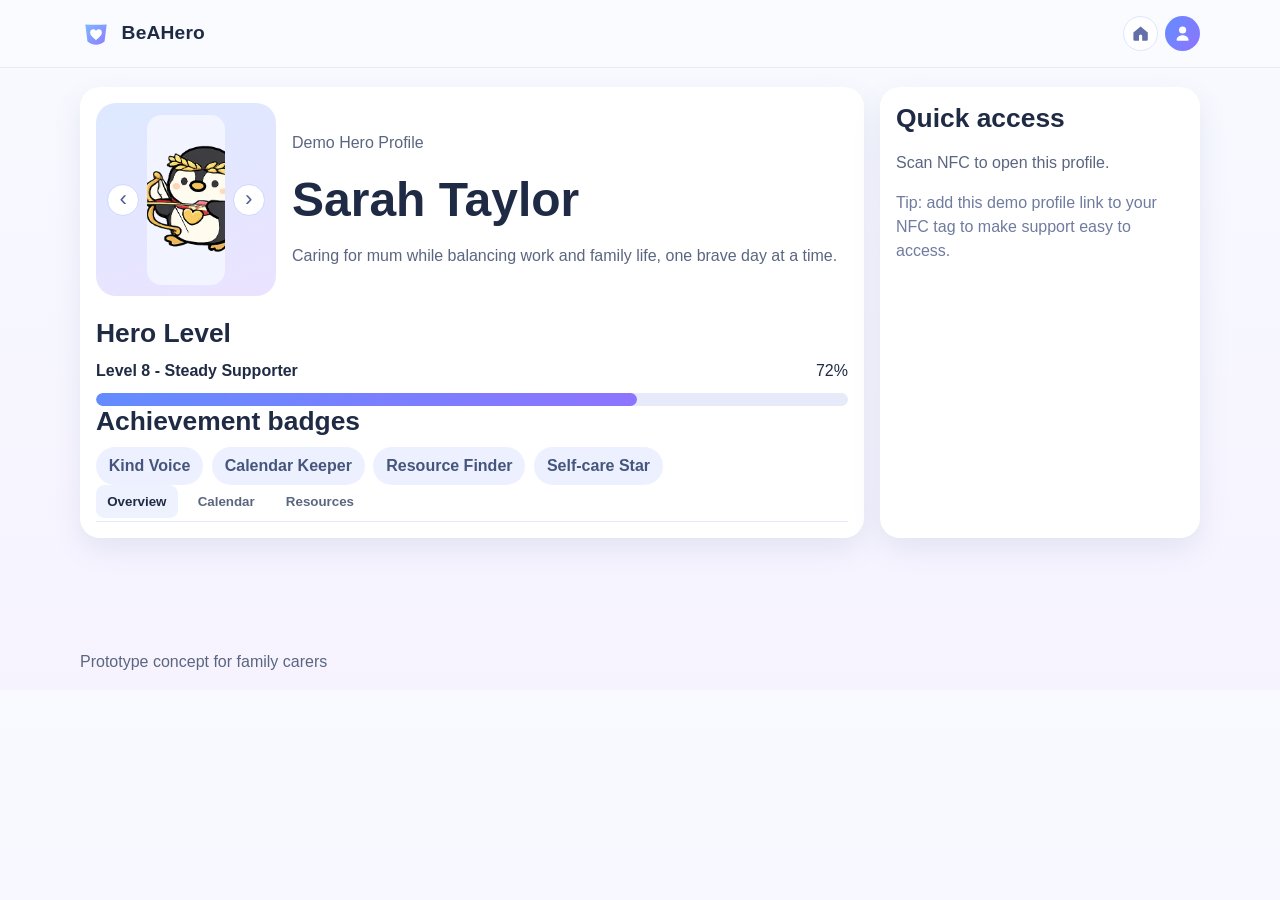
==== profile.html @ ff12e879 "Update home content and add profile avatar carousel" ====
<!DOCTYPE html>
<html lang="en">
  <head>
    <meta charset="UTF-8" />
    <meta name="viewport" content="width=device-width, initial-scale=1.0" />
    <title>BeAHero | Profile</title>
    <meta
      name="description"
      content="Demo BeAHero profile with adaptive hero avatar variants."
    />
    <link rel="stylesheet" href="css/styles.css" />
  </head>
  <body class="profile-page">
    <a class="skip-link" href="#main-content">Skip to content</a>

    <header class="site-header">
      <div class="container header-inner">
        <a class="brand" href="index.html" aria-label="BeAHero home">
          <svg
            class="brand-logo"
            viewBox="0 0 120 120"
            role="img"
            aria-label="Cape and heart logo"
          >
            <defs>
              <linearGradient id="logoGradientProfile" x1="0" y1="0" x2="1" y2="1">
                <stop offset="0%" stop-color="#7db8ff" />
                <stop offset="100%" stop-color="#8f7dff" />
              </linearGradient>
            </defs>
            <path
              d="M20 24 C44 26, 76 26, 100 24 L92 88 C70 104, 50 104, 28 88 Z"
              fill="url(#logoGradientProfile)"
            />
            <path
              d="M60 48 C55 38, 38 40, 38 54 C38 67, 55 76, 60 83 C65 76, 82 67, 82 54 C82 40, 65 38, 60 48 Z"
              fill="#ffffff"
            />
          </svg>
          <span class="brand-wordmark">BeAHero</span>
        </a>
        <nav aria-label="Main">
          <ul class="nav-list nav-icon-list">
            <li>
              <a class="icon-nav-link" href="index.html" aria-label="Home">
                <svg viewBox="0 0 24 24" aria-hidden="true" focusable="false">
                  <path d="M3 10.5L12 3l9 7.5v9a1.5 1.5 0 0 1-1.5 1.5h-5a.5.5 0 0 1-.5-.5V15a2 2 0 0 0-4 0v5.5a.5.5 0 0 1-.5.5h-5A1.5 1.5 0 0 1 3 19.5v-9z" />
                </svg>
              </a>
            </li>
            <li>
              <a
                class="icon-nav-link"
                href="profile.html?user=sarah&variant=2"
                aria-current="page"
                aria-label="Profile"
              >
                <svg viewBox="0 0 24 24" aria-hidden="true" focusable="false">
                  <path d="M12 12a4.5 4.5 0 1 0-4.5-4.5A4.5 4.5 0 0 0 12 12zm0 2c-4.14 0-7.5 2.69-7.5 6a1 1 0 0 0 1 1h13a1 1 0 0 0 1-1c0-3.31-3.36-6-7.5-6z" />
                </svg>
              </a>
            </li>
          </ul>
        </nav>
      </div>
    </header>

    <main id="main-content" class="section">
      <div class="container profile-layout">
        <section class="card profile-main" aria-label="Hero profile summary">
          <div class="profile-head">
            <div class="avatar-card" id="avatar" aria-label="Penguin hero avatar picker">
              <button class="avatar-control" id="avatar-prev" type="button" aria-label="Previous avatar">
                ‹
              </button>
              <div class="avatar-image-wrap">
                <img id="avatar-image" src="assets/avatars/1.png" alt="Avatar 1" />
              </div>
              <button class="avatar-control" id="avatar-next" type="button" aria-label="Next avatar">›</button>
            </div>

            <div>
              <p class="eyebrow">Demo Hero Profile</p>
              <h1 id="profile-name">Sarah Taylor</h1>
              <p id="profile-bio">
                Caring for mum while balancing work and family life, one brave
                day at a time.
              </p>
            </div>
          </div>

          <section aria-labelledby="hero-level-heading" class="hero-level">
            <h2 id="hero-level-heading">Hero Level</h2>
            <div class="level-row">
              <strong id="hero-level-label">Level 8 - Steady Supporter</strong>
              <span id="hero-level-pct">72%</span>
            </div>
            <div class="progress-track" role="img" aria-label="Hero level progress">
              <div class="progress-fill" id="hero-progress" style="width: 72%"></div>
            </div>
          </section>

          <section aria-labelledby="badges-heading" class="badges-section">
            <h2 id="badges-heading">Achievement badges</h2>
            <div class="badges-row">
              <span class="badge">Kind Voice</span>
              <span class="badge">Calendar Keeper</span>
              <span class="badge">Resource Finder</span>
              <span class="badge">Self-care Star</span>
            </div>
          </section>

          <section aria-labelledby="tabs-heading" class="tabs-section">
            <h2 id="tabs-heading" class="sr-only">Profile tabs</h2>
            <div class="tabs" role="tablist" aria-label="Profile sections">
              <button class="tab is-active" role="tab" aria-selected="true">Overview</button>
              <button class="tab" role="tab" aria-selected="false">Calendar</button>
              <button class="tab" role="tab" aria-selected="false">Resources</button>
            </div>
          </section>
        </section>

        <aside class="card scan-note" aria-label="NFC scan note">
          <h2>Quick access</h2>
          <p>Scan NFC to open this profile.</p>
          <p class="small-note">
            Tip: add this demo profile link to your NFC tag to make support easy
            to access.
          </p>
        </aside>
      </div>
    </main>

    <footer class="site-footer">
      <div class="container">
        <p>Prototype concept for family carers</p>
      </div>
    </footer>

    <script src="js/app.js"></script>
  </body>
</html>
---- css/styles.css ----
:root {
  --surface: #ffffff;
  --surface-muted: #f5f7ff;
  --text: #1f2a44;
  --text-muted: #5a6680;
  --primary: #638cff;
  --secondary: #8e74ff;
  --focus: #25365f;
  --radius-lg: 1.25rem;
  --shadow: 0 12px 28px rgba(88, 106, 160, 0.12);
}

* { box-sizing: border-box; }
html { scroll-behavior: smooth; }
body {
  margin: 0;
  font-family: Inter, "Segoe UI", Roboto, Helvetica, Arial, sans-serif;
  background: linear-gradient(180deg, #f8faff 0%, #f6f3ff 100%);
  color: var(--text);
  line-height: 1.5;
}
a { color: inherit; text-decoration: none; }
.container { width: min(1120px, 92vw); margin: 0 auto; }
.section { padding: 1.2rem 0 5rem; }

.site-header {
  position: sticky; top: 0; z-index: 50;
  backdrop-filter: blur(10px);
  background: rgba(250, 251, 255, 0.88);
  border-bottom: 1px solid rgba(127, 143, 188, 0.15);
}
.header-inner { display: flex; justify-content: space-between; align-items: center; padding: 1rem 0; }
.brand { display: inline-flex; align-items: center; gap: 0.6rem; font-weight: 700; }
.brand-logo { width: 2rem; height: 2rem; }
.brand-wordmark { font-size: 1.2rem; font-weight: 700; letter-spacing: .01em; }

.header-actions { display: flex; align-items: center; gap: 0.6rem; }
.icon-btn {
  border: 1px solid #dfe5ff; background: #fff; color: #6977ad; border-radius: 999px;
  width: 2rem; height: 2rem; cursor: pointer;
}
.avatar-dot {
  width: 2rem; height: 2rem; border-radius: 999px; display: grid; place-items: center;
  background: linear-gradient(120deg, #ffccb6, #f9a0bb); color: #3f3566; font-weight: 700;
}

.mobile-frame { max-width: 780px; }
.card {
  background: var(--surface); border-radius: var(--radius-lg); box-shadow: var(--shadow);
  padding: 1rem; margin-bottom: 1rem;
}
h1, h2, h3 { margin: 0 0 .6rem; line-height: 1.2; }
h1 { font-size: clamp(2rem, 8vw, 3rem); }
h2 { font-size: clamp(1.2rem, 4vw, 1.65rem); }
.hero-text, p, small { color: var(--text-muted); }

.hero-app-card {
  display: grid; grid-template-columns: 1.1fr .9fr; align-items: center; gap: 1rem;
  background: radial-gradient(circle at 80% 20%, #f8f4ff 0, #fff 42%), #fff;
}
.hero-actions { display: flex; gap: .7rem; flex-wrap: wrap; margin-top: .9rem; }
.button {
  border-radius: .7rem; display: inline-flex; align-items: center; justify-content: center;
  padding: .72rem 1rem; font-weight: 650; transition: transform 180ms ease;
}
.button:hover { transform: translateY(-1px); }
.button-primary { color: #fff; background: linear-gradient(120deg, var(--primary), var(--secondary)); }
.button-secondary { background: #fff; border: 1px solid #dce2fb; }

.hero-illustration {
  min-height: 180px;
  border-radius: 1rem;
  background: linear-gradient(160deg, #f4f7ff, #f9f3ff);
  position: relative;
  overflow: hidden;
}
.hero-illustration img {
  width: 100%;
  height: 100%;
  min-height: 180px;
  object-fit: cover;
  display: block;
}

.section-head-inline { display: flex; align-items: center; justify-content: space-between; gap: .6rem; margin-bottom: .6rem; }
.inline-link { color: #6d76c0; font-weight: 600; }
.mini-surface { background: var(--surface-muted); border-radius: 1rem; padding: .9rem; margin-bottom: .7rem; }
.muted-label { text-transform: uppercase; font-size: .74rem; letter-spacing: .05em; color: #6c78ab; margin-bottom: .2rem; }
.strong-line { font-size: 1.1rem; color: var(--text); font-weight: 700; margin-bottom: .5rem; }
.chip-action { display: inline-block; border-radius: 999px; background: linear-gradient(120deg, #a28bff, #7e92ff); color: #fff; padding: .35rem .8rem; font-size: .9rem; }
.split-cta { display: flex; justify-content: space-between; gap: .8rem; align-items: end; }

.question-box {
  display: flex; justify-content: space-between; align-items: center; border: 1px solid #e2e7ff;
  padding: .75rem .9rem; border-radius: .75rem; margin-bottom: .8rem;
}
.support-actions { display: grid; grid-template-columns: 1fr 1fr; gap: .6rem; }
.support-pill { display: block; text-align: center; border-radius: .75rem; background: #eef3ff; padding: .7rem .4rem; font-weight: 600; }
.support-pill-alt { background: #fff0f6; }

.feature-grid-mobile { display: grid; grid-template-columns: 1fr 1fr; gap: .6rem; }
.feature-tile { background: #f4f7ff; border-radius: .85rem; padding: .85rem; display: grid; gap: .1rem; }
.feature-tile span { color: #7180a9; font-size: .85rem; }

.event-list { list-style: none; margin: 0; padding: 0; display: grid; gap: .45rem; }
.event-list li { padding: .75rem .8rem; border: 1px solid #e6eaff; border-radius: .7rem; }
.event-list span { display: block; font-weight: 600; }

.steps { list-style: none; margin: 0; padding: 0; display: grid; grid-template-columns: repeat(3, 1fr); gap: .6rem; }
.step-card { background: #f7f8ff; border-radius: .9rem; padding: .8rem; }
.step-number {
  width: 1.7rem; height: 1.7rem; border-radius: 999px; display: inline-grid; place-items: center;
  color: #fff; background: linear-gradient(120deg, var(--primary), var(--secondary)); font-weight: 700;
}
.small-note { color: #6f7b9f; margin-top: .8rem; }

.bottom-nav {
  position: fixed; left: 0; right: 0; bottom: 0; z-index: 60; background: rgba(255,255,255,.95);
  border-top: 1px solid #dfe5ff; display: grid; grid-template-columns: repeat(4, 1fr);
}
.bottom-nav a { text-align: center; padding: .75rem .4rem; font-weight: 600; color: #5d6796; }
.bottom-nav a:hover { background: #eef2ff; }

.bottom-nav-link { display: grid; gap: .2rem; place-items: center; }
.bottom-nav-link svg { width: 1.1rem; height: 1.1rem; fill: currentColor; }

.nav-list { list-style: none; display: flex; gap: .5rem; margin: 0; padding: 0; }
.nav-icon-list { gap: .4rem; }
.icon-nav-link {
  width: 2.2rem;
  height: 2.2rem;
  border-radius: 999px;
  display: grid;
  place-items: center;
  border: 1px solid #dde4ff;
  background: #fff;
  color: #6170a8;
}
.icon-nav-link svg { width: 1.2rem; height: 1.2rem; fill: currentColor; }
.icon-nav-link[aria-current="page"] {
  background: linear-gradient(120deg, var(--primary), var(--secondary));
  color: #fff;
  border-color: transparent;
}

/* profile page */
.profile-layout { display: grid; grid-template-columns: 1fr 320px; gap: 1rem; }
.profile-head { display: grid; grid-template-columns: 180px 1fr; gap: 1rem; align-items: center; margin-bottom: 1.4rem; }
.avatar-card {
  border-radius: var(--radius-lg);
  padding: .7rem;
  background: linear-gradient(160deg, #dde9ff, #ebe3ff);
  min-height: 180px;
  display: grid;
  grid-template-columns: auto 1fr auto;
  align-items: center;
  gap: .5rem;
}
.avatar-image-wrap {
  border-radius: .9rem;
  overflow: hidden;
  min-height: 170px;
  background: #f2f5ff;
}
.avatar-image-wrap img {
  width: 100%;
  height: 170px;
  object-fit: cover;
  display: block;
}
.avatar-control {
  width: 2rem;
  height: 2rem;
  border-radius: 999px;
  border: 1px solid #ced8ff;
  background: #fff;
  color: #4f5f95;
  font-size: 1.4rem;
  line-height: 1;
  cursor: pointer;
}
.level-row { display: flex; justify-content: space-between; align-items: center; gap: .75rem; margin-bottom: .6rem; }
.progress-track { width: 100%; height: .8rem; border-radius: 999px; background: #e7eaf8; overflow: hidden; }
.progress-fill { height: 100%; border-radius: inherit; background: linear-gradient(120deg, var(--primary), var(--secondary)); }
.badges-row { display: flex; flex-wrap: wrap; gap: .55rem; }
.badge { border-radius: 999px; background: #edf1ff; padding: .45rem .8rem; font-weight: 600; color: #45557c; }
.tabs { display: flex; gap: .55rem; border-bottom: 1px solid #e3e8fb; padding-bottom: .2rem; }
.tab { border: none; background: transparent; padding: .55rem .7rem; border-radius: .55rem; color: var(--text-muted); font-weight: 600; cursor: pointer; }
.tab.is-active, .tab:hover { background: #eef2ff; color: var(--text); }

.skip-link, .sr-only { position: absolute; left: -999px; }
.skip-link:focus { left: 1rem; top: 1rem; background: #fff; padding: .5rem; border-radius: .5rem; z-index: 99; }
:focus-visible { outline: 3px solid var(--focus); outline-offset: 2px; }

@media (max-width: 980px) {
  .hero-app-card, .profile-layout, .profile-head { grid-template-columns: 1fr; }
}
@media (max-width: 700px) {
  .brand-wordmark { font-size: 1.2rem; }
  .feature-grid-mobile, .support-actions, .steps { grid-template-columns: 1fr; }
  .split-cta { flex-direction: column; align-items: flex-start; }
  .section { padding-bottom: 5.5rem; }
}
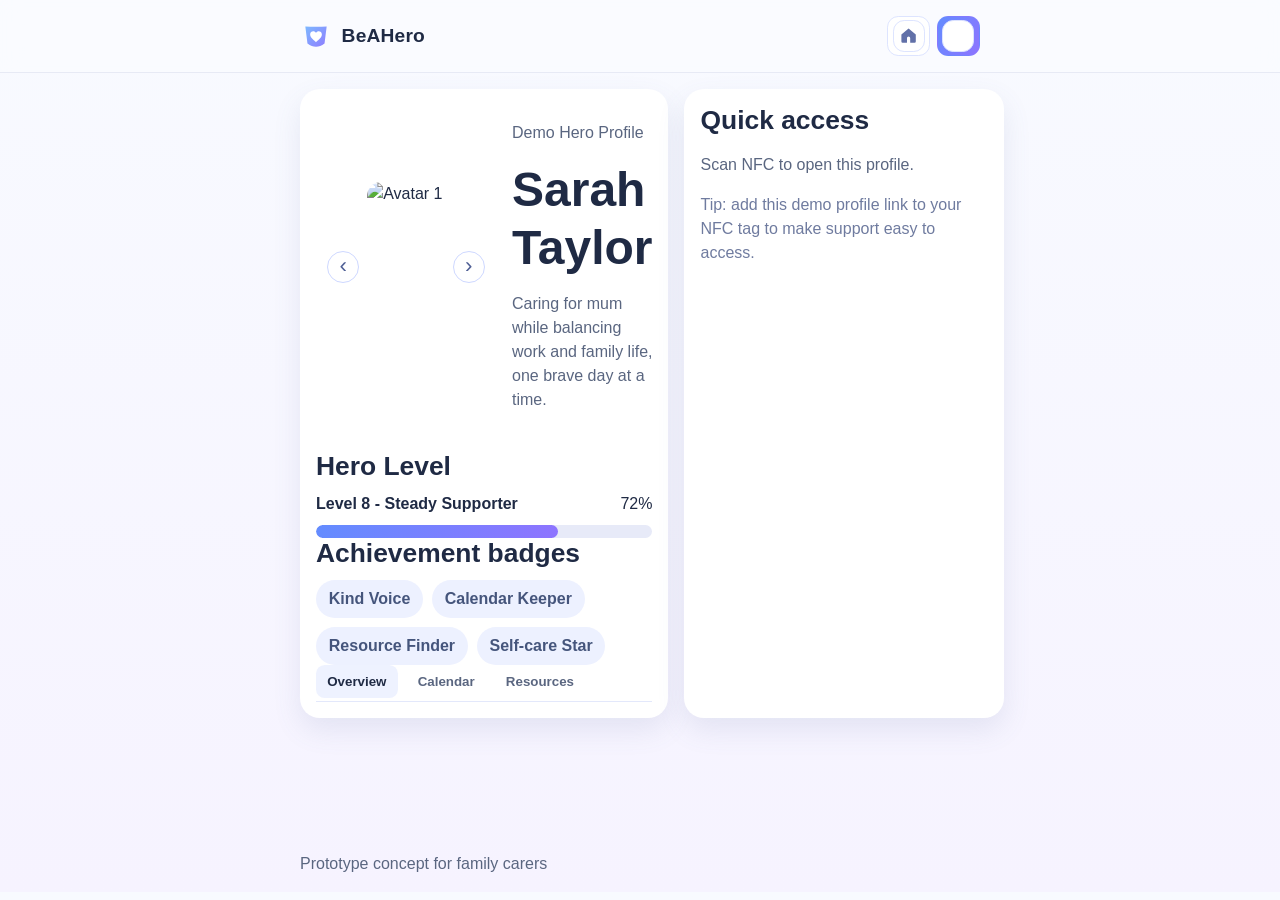
==== commit 88301004: "Use white avatar surfaces and non-circular home/profile buttons" ====
--- a/profile.html
+++ b/profile.html
@@ -43,9 +43,9 @@
           <ul class="nav-list nav-icon-list">
             <li>
               <a class="icon-nav-link" href="index.html" aria-label="Home">
-                <svg viewBox="0 0 24 24" aria-hidden="true" focusable="false">
+                <span class="nav-icon" aria-hidden="true"><svg viewBox="0 0 24 24" focusable="false">
                   <path d="M3 10.5L12 3l9 7.5v9a1.5 1.5 0 0 1-1.5 1.5h-5a.5.5 0 0 1-.5-.5V15a2 2 0 0 0-4 0v5.5a.5.5 0 0 1-.5.5h-5A1.5 1.5 0 0 1 3 19.5v-9z" />
-                </svg>
+                </svg></span>
               </a>
             </li>
             <li>
@@ -55,9 +55,9 @@
                 aria-current="page"
                 aria-label="Profile"
               >
-                <svg viewBox="0 0 24 24" aria-hidden="true" focusable="false">
+                <span class="nav-icon" aria-hidden="true"><svg viewBox="0 0 24 24" focusable="false">
                   <path d="M12 12a4.5 4.5 0 1 0-4.5-4.5A4.5 4.5 0 0 0 12 12zm0 2c-4.14 0-7.5 2.69-7.5 6a1 1 0 0 0 1 1h13a1 1 0 0 0 1-1c0-3.31-3.36-6-7.5-6z" />
-                </svg>
+                </svg></span>
               </a>
             </li>
           </ul>
--- a/css/styles.css
+++ b/css/styles.css
@@ -20,8 +20,8 @@
   line-height: 1.5;
 }
 a { color: inherit; text-decoration: none; }
-.container { width: min(1120px, 92vw); margin: 0 auto; }
-.section { padding: 1.2rem 0 5rem; }
+.container { width: min(680px, 94vw); margin: 0 auto; }
+.section { padding: 1rem 0 calc(6.4rem + env(safe-area-inset-bottom)); }
 
 .site-header {
   position: sticky; top: 0; z-index: 50;
@@ -44,7 +44,7 @@
   background: linear-gradient(120deg, #ffccb6, #f9a0bb); color: #3f3566; font-weight: 700;
 }
 
-.mobile-frame { max-width: 780px; }
+.mobile-frame { max-width: 460px; }
 .card {
   background: var(--surface); border-radius: var(--radius-lg); box-shadow: var(--shadow);
   padding: 1rem; margin-bottom: 1rem;
@@ -115,21 +115,48 @@
 .small-note { color: #6f7b9f; margin-top: .8rem; }
 
 .bottom-nav {
-  position: fixed; left: 0; right: 0; bottom: 0; z-index: 60; background: rgba(255,255,255,.95);
-  border-top: 1px solid #dfe5ff; display: grid; grid-template-columns: repeat(4, 1fr);
-}
-.bottom-nav a { text-align: center; padding: .75rem .4rem; font-weight: 600; color: #5d6796; }
+  position: fixed;
+  left: 50%;
+  transform: translateX(-50%);
+  bottom: 0;
+  z-index: 60;
+  width: min(460px, 100%);
+  background: rgba(255,255,255,.97);
+  border-top: 1px solid #dfe5ff;
+  border-radius: 1rem 1rem 0 0;
+  box-shadow: 0 -6px 18px rgba(88, 106, 160, 0.12);
+  display: grid;
+  grid-template-columns: repeat(4, 1fr);
+}
+.bottom-nav a {
+  text-align: center;
+  padding: .55rem .35rem calc(.45rem + env(safe-area-inset-bottom));
+  font-weight: 600;
+  color: #5d6796;
+  min-height: 4rem;
+  display: grid;
+  place-items: center;
+}
 .bottom-nav a:hover { background: #eef2ff; }
 
 .bottom-nav-link { display: grid; gap: .2rem; place-items: center; }
+.nav-icon {
+  width: 2rem;
+  height: 2rem;
+  border-radius: .7rem;
+  border: 1px solid #dde4ff;
+  background: #fff;
+  display: grid;
+  place-items: center;
+}
 .bottom-nav-link svg { width: 1.1rem; height: 1.1rem; fill: currentColor; }
 
 .nav-list { list-style: none; display: flex; gap: .5rem; margin: 0; padding: 0; }
 .nav-icon-list { gap: .4rem; }
 .icon-nav-link {
-  width: 2.2rem;
-  height: 2.2rem;
-  border-radius: 999px;
+  width: 2.7rem;
+  height: 2.5rem;
+  border-radius: .7rem;
   display: grid;
   place-items: center;
   border: 1px solid #dde4ff;
@@ -149,7 +176,7 @@
 .avatar-card {
   border-radius: var(--radius-lg);
   padding: .7rem;
-  background: linear-gradient(160deg, #dde9ff, #ebe3ff);
+  background: #fff;
   min-height: 180px;
   display: grid;
   grid-template-columns: auto 1fr auto;
@@ -160,7 +187,7 @@
   border-radius: .9rem;
   overflow: hidden;
   min-height: 170px;
-  background: #f2f5ff;
+  background: #fff;
 }
 .avatar-image-wrap img {
   width: 100%;
@@ -196,8 +223,14 @@
   .hero-app-card, .profile-layout, .profile-head { grid-template-columns: 1fr; }
 }
 @media (max-width: 700px) {
-  .brand-wordmark { font-size: 1.2rem; }
+  .brand-wordmark { font-size: 1.1rem; }
+  .header-inner { padding: .75rem 0; }
+  .card { padding: .9rem; }
+  .hero-actions .button { width: 100%; }
   .feature-grid-mobile, .support-actions, .steps { grid-template-columns: 1fr; }
   .split-cta { flex-direction: column; align-items: flex-start; }
-  .section { padding-bottom: 5.5rem; }
-}
+  .profile-head { gap: .8rem; margin-bottom: 1rem; }
+  .avatar-card { min-height: 160px; }
+  .avatar-image-wrap img { height: 160px; }
+  .bottom-nav a { font-size: .95rem; }
+}
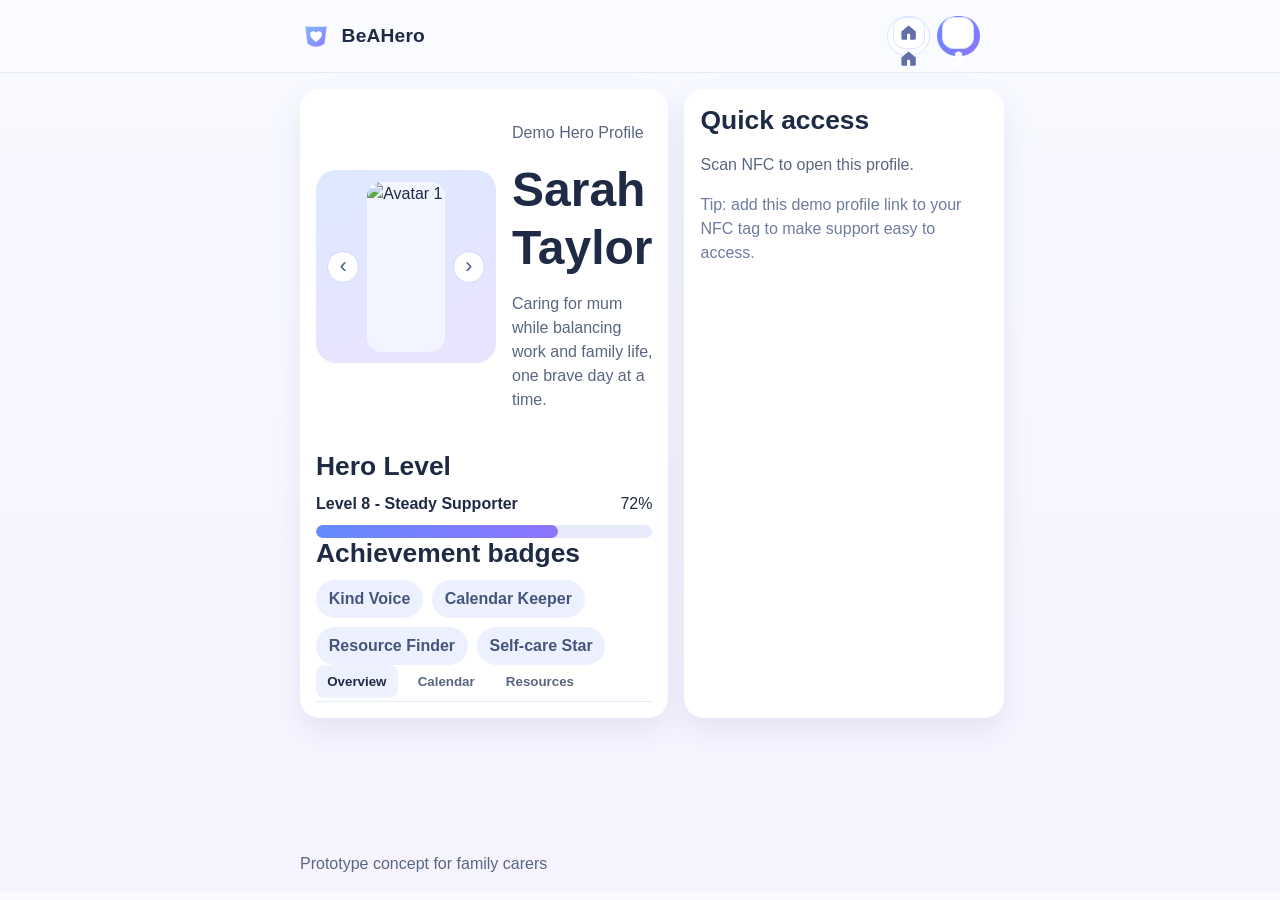
==== commit a94491d1: "Merge branch 'main' into codex/implement-changes-to-home-and-profile-pages" ====
--- a/profile.html
+++ b/profile.html
@@ -46,6 +46,9 @@
                 <span class="nav-icon" aria-hidden="true"><svg viewBox="0 0 24 24" focusable="false">
                   <path d="M3 10.5L12 3l9 7.5v9a1.5 1.5 0 0 1-1.5 1.5h-5a.5.5 0 0 1-.5-.5V15a2 2 0 0 0-4 0v5.5a.5.5 0 0 1-.5.5h-5A1.5 1.5 0 0 1 3 19.5v-9z" />
                 </svg></span>
+                <svg viewBox="0 0 24 24" aria-hidden="true" focusable="false">
+                  <path d="M3 10.5L12 3l9 7.5v9a1.5 1.5 0 0 1-1.5 1.5h-5a.5.5 0 0 1-.5-.5V15a2 2 0 0 0-4 0v5.5a.5.5 0 0 1-.5.5h-5A1.5 1.5 0 0 1 3 19.5v-9z" />
+                </svg>
               </a>
             </li>
             <li>
@@ -58,6 +61,9 @@
                 <span class="nav-icon" aria-hidden="true"><svg viewBox="0 0 24 24" focusable="false">
                   <path d="M12 12a4.5 4.5 0 1 0-4.5-4.5A4.5 4.5 0 0 0 12 12zm0 2c-4.14 0-7.5 2.69-7.5 6a1 1 0 0 0 1 1h13a1 1 0 0 0 1-1c0-3.31-3.36-6-7.5-6z" />
                 </svg></span>
+                <svg viewBox="0 0 24 24" aria-hidden="true" focusable="false">
+                  <path d="M12 12a4.5 4.5 0 1 0-4.5-4.5A4.5 4.5 0 0 0 12 12zm0 2c-4.14 0-7.5 2.69-7.5 6a1 1 0 0 0 1 1h13a1 1 0 0 0 1-1c0-3.31-3.36-6-7.5-6z" />
+                </svg>
               </a>
             </li>
           </ul>
--- a/css/styles.css
+++ b/css/styles.css
@@ -157,6 +157,7 @@
   width: 2.7rem;
   height: 2.5rem;
   border-radius: .7rem;
+  border-radius: 999px;
   display: grid;
   place-items: center;
   border: 1px solid #dde4ff;
@@ -177,6 +178,7 @@
   border-radius: var(--radius-lg);
   padding: .7rem;
   background: #fff;
+  background: linear-gradient(160deg, #dde9ff, #ebe3ff);
   min-height: 180px;
   display: grid;
   grid-template-columns: auto 1fr auto;
@@ -188,6 +190,7 @@
   overflow: hidden;
   min-height: 170px;
   background: #fff;
+  background: #f2f5ff;
 }
 .avatar-image-wrap img {
   width: 100%;
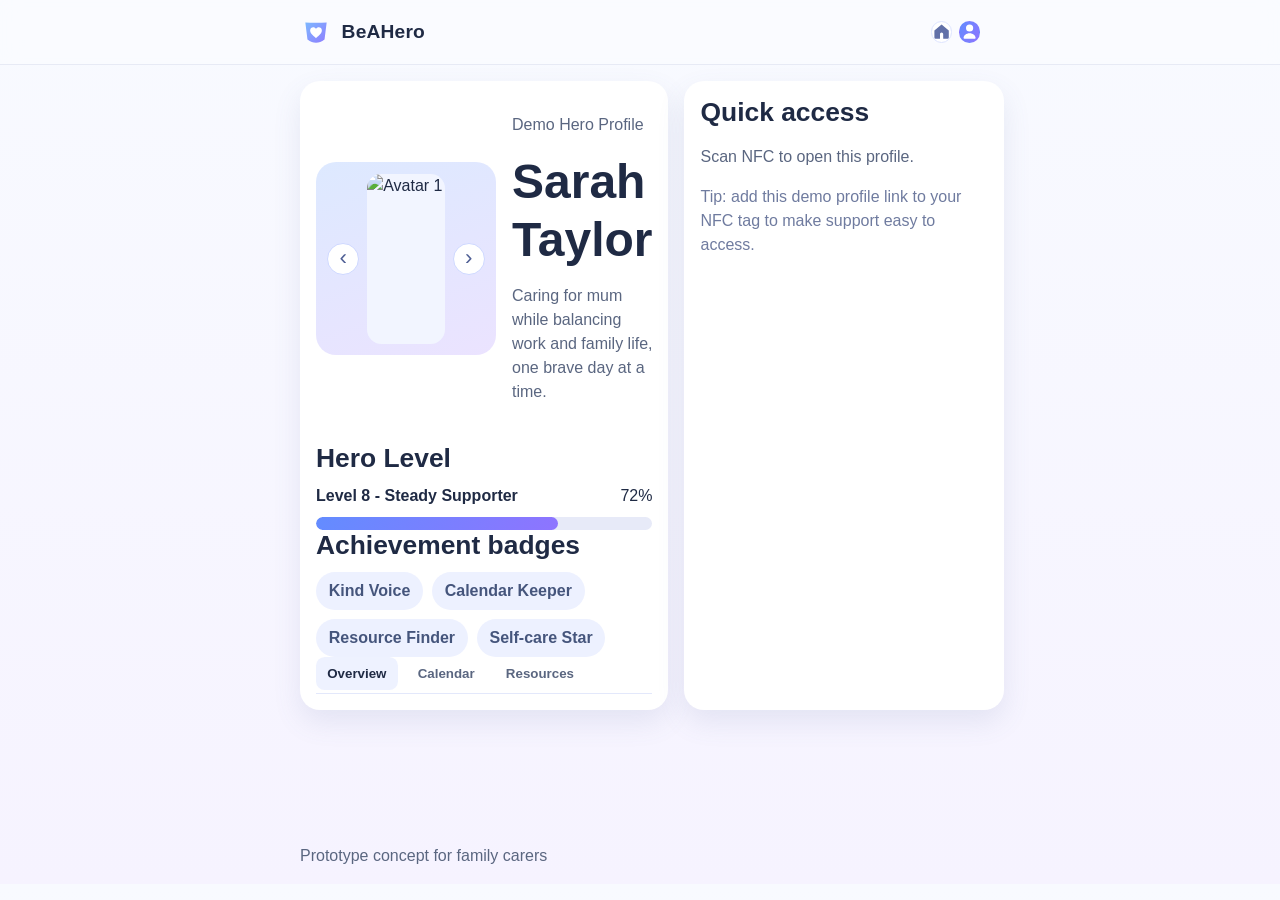
==== commit 91f30144: "Revert "Use white avatar surfaces and rounded-square Home/Profile buttons; add JPG→PNG avatar fallba" ====
--- a/profile.html
+++ b/profile.html
@@ -43,9 +43,6 @@
           <ul class="nav-list nav-icon-list">
             <li>
               <a class="icon-nav-link" href="index.html" aria-label="Home">
-                <span class="nav-icon" aria-hidden="true"><svg viewBox="0 0 24 24" focusable="false">
-                  <path d="M3 10.5L12 3l9 7.5v9a1.5 1.5 0 0 1-1.5 1.5h-5a.5.5 0 0 1-.5-.5V15a2 2 0 0 0-4 0v5.5a.5.5 0 0 1-.5.5h-5A1.5 1.5 0 0 1 3 19.5v-9z" />
-                </svg></span>
                 <svg viewBox="0 0 24 24" aria-hidden="true" focusable="false">
                   <path d="M3 10.5L12 3l9 7.5v9a1.5 1.5 0 0 1-1.5 1.5h-5a.5.5 0 0 1-.5-.5V15a2 2 0 0 0-4 0v5.5a.5.5 0 0 1-.5.5h-5A1.5 1.5 0 0 1 3 19.5v-9z" />
                 </svg>
@@ -58,9 +55,6 @@
                 aria-current="page"
                 aria-label="Profile"
               >
-                <span class="nav-icon" aria-hidden="true"><svg viewBox="0 0 24 24" focusable="false">
-                  <path d="M12 12a4.5 4.5 0 1 0-4.5-4.5A4.5 4.5 0 0 0 12 12zm0 2c-4.14 0-7.5 2.69-7.5 6a1 1 0 0 0 1 1h13a1 1 0 0 0 1-1c0-3.31-3.36-6-7.5-6z" />
-                </svg></span>
                 <svg viewBox="0 0 24 24" aria-hidden="true" focusable="false">
                   <path d="M12 12a4.5 4.5 0 1 0-4.5-4.5A4.5 4.5 0 0 0 12 12zm0 2c-4.14 0-7.5 2.69-7.5 6a1 1 0 0 0 1 1h13a1 1 0 0 0 1-1c0-3.31-3.36-6-7.5-6z" />
                 </svg>
--- a/css/styles.css
+++ b/css/styles.css
@@ -140,23 +140,11 @@
 .bottom-nav a:hover { background: #eef2ff; }
 
 .bottom-nav-link { display: grid; gap: .2rem; place-items: center; }
-.nav-icon {
-  width: 2rem;
-  height: 2rem;
-  border-radius: .7rem;
-  border: 1px solid #dde4ff;
-  background: #fff;
-  display: grid;
-  place-items: center;
-}
 .bottom-nav-link svg { width: 1.1rem; height: 1.1rem; fill: currentColor; }
 
 .nav-list { list-style: none; display: flex; gap: .5rem; margin: 0; padding: 0; }
 .nav-icon-list { gap: .4rem; }
 .icon-nav-link {
-  width: 2.7rem;
-  height: 2.5rem;
-  border-radius: .7rem;
   border-radius: 999px;
   display: grid;
   place-items: center;
@@ -177,7 +165,6 @@
 .avatar-card {
   border-radius: var(--radius-lg);
   padding: .7rem;
-  background: #fff;
   background: linear-gradient(160deg, #dde9ff, #ebe3ff);
   min-height: 180px;
   display: grid;
@@ -189,7 +176,6 @@
   border-radius: .9rem;
   overflow: hidden;
   min-height: 170px;
-  background: #fff;
   background: #f2f5ff;
 }
 .avatar-image-wrap img {
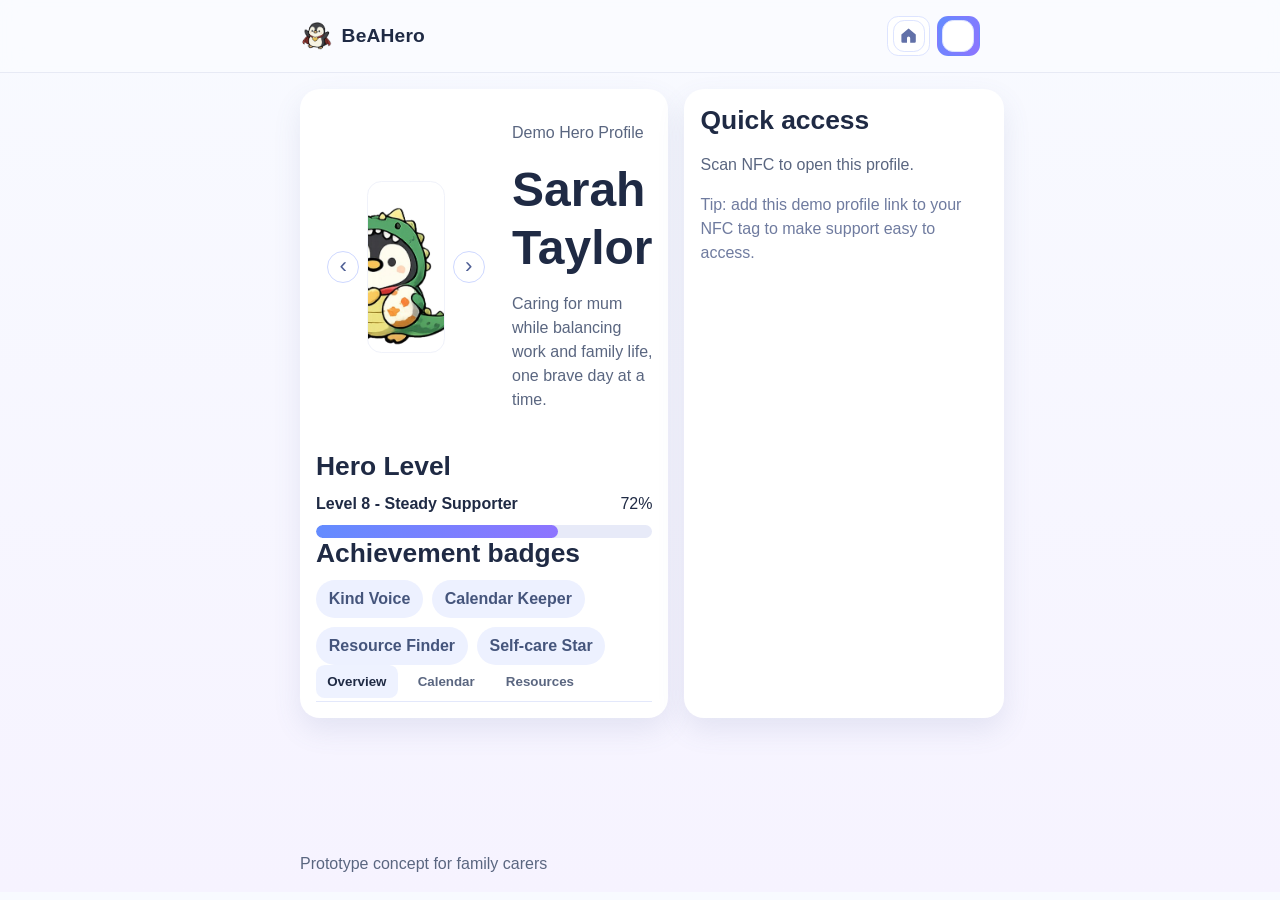
==== commit 21d188ee: "Swap header logo and add nav icons for community/calendar" ====
--- a/profile.html
+++ b/profile.html
@@ -16,36 +16,16 @@
     <header class="site-header">
       <div class="container header-inner">
         <a class="brand" href="index.html" aria-label="BeAHero home">
-          <svg
-            class="brand-logo"
-            viewBox="0 0 120 120"
-            role="img"
-            aria-label="Cape and heart logo"
-          >
-            <defs>
-              <linearGradient id="logoGradientProfile" x1="0" y1="0" x2="1" y2="1">
-                <stop offset="0%" stop-color="#7db8ff" />
-                <stop offset="100%" stop-color="#8f7dff" />
-              </linearGradient>
-            </defs>
-            <path
-              d="M20 24 C44 26, 76 26, 100 24 L92 88 C70 104, 50 104, 28 88 Z"
-              fill="url(#logoGradientProfile)"
-            />
-            <path
-              d="M60 48 C55 38, 38 40, 38 54 C38 67, 55 76, 60 83 C65 76, 82 67, 82 54 C82 40, 65 38, 60 48 Z"
-              fill="#ffffff"
-            />
-          </svg>
+          <img class="brand-logo" src="assets/logo.png" alt="" />
           <span class="brand-wordmark">BeAHero</span>
         </a>
         <nav aria-label="Main">
           <ul class="nav-list nav-icon-list">
             <li>
               <a class="icon-nav-link" href="index.html" aria-label="Home">
-                <svg viewBox="0 0 24 24" aria-hidden="true" focusable="false">
+                <span class="nav-icon" aria-hidden="true"><svg viewBox="0 0 24 24" focusable="false">
                   <path d="M3 10.5L12 3l9 7.5v9a1.5 1.5 0 0 1-1.5 1.5h-5a.5.5 0 0 1-.5-.5V15a2 2 0 0 0-4 0v5.5a.5.5 0 0 1-.5.5h-5A1.5 1.5 0 0 1 3 19.5v-9z" />
-                </svg>
+                </svg></span>
               </a>
             </li>
             <li>
@@ -55,9 +35,9 @@
                 aria-current="page"
                 aria-label="Profile"
               >
-                <svg viewBox="0 0 24 24" aria-hidden="true" focusable="false">
+                <span class="nav-icon" aria-hidden="true"><svg viewBox="0 0 24 24" focusable="false">
                   <path d="M12 12a4.5 4.5 0 1 0-4.5-4.5A4.5 4.5 0 0 0 12 12zm0 2c-4.14 0-7.5 2.69-7.5 6a1 1 0 0 0 1 1h13a1 1 0 0 0 1-1c0-3.31-3.36-6-7.5-6z" />
-                </svg>
+                </svg></span>
               </a>
             </li>
           </ul>
--- a/css/styles.css
+++ b/css/styles.css
@@ -31,7 +31,7 @@
 }
 .header-inner { display: flex; justify-content: space-between; align-items: center; padding: 1rem 0; }
 .brand { display: inline-flex; align-items: center; gap: 0.6rem; font-weight: 700; }
-.brand-logo { width: 2rem; height: 2rem; }
+.brand-logo { width: 2rem; height: 2rem; object-fit: contain; }
 .brand-wordmark { font-size: 1.2rem; font-weight: 700; letter-spacing: .01em; }
 
 .header-actions { display: flex; align-items: center; gap: 0.6rem; }
@@ -140,12 +140,23 @@
 .bottom-nav a:hover { background: #eef2ff; }
 
 .bottom-nav-link { display: grid; gap: .2rem; place-items: center; }
+.nav-icon {
+  width: 2rem;
+  height: 2rem;
+  border-radius: .7rem;
+  border: 1px solid #dde4ff;
+  background: #fff;
+  display: grid;
+  place-items: center;
+}
 .bottom-nav-link svg { width: 1.1rem; height: 1.1rem; fill: currentColor; }
 
 .nav-list { list-style: none; display: flex; gap: .5rem; margin: 0; padding: 0; }
 .nav-icon-list { gap: .4rem; }
 .icon-nav-link {
-  border-radius: 999px;
+  width: 2.7rem;
+  height: 2.5rem;
+  border-radius: .7rem;
   display: grid;
   place-items: center;
   border: 1px solid #dde4ff;
@@ -165,7 +176,7 @@
 .avatar-card {
   border-radius: var(--radius-lg);
   padding: .7rem;
-  background: linear-gradient(160deg, #dde9ff, #ebe3ff);
+  background: #fff;
   min-height: 180px;
   display: grid;
   grid-template-columns: auto 1fr auto;
@@ -176,7 +187,8 @@
   border-radius: .9rem;
   overflow: hidden;
   min-height: 170px;
-  background: #f2f5ff;
+  background: #fff;
+  border: 1px solid #f0f2fa;
 }
 .avatar-image-wrap img {
   width: 100%;
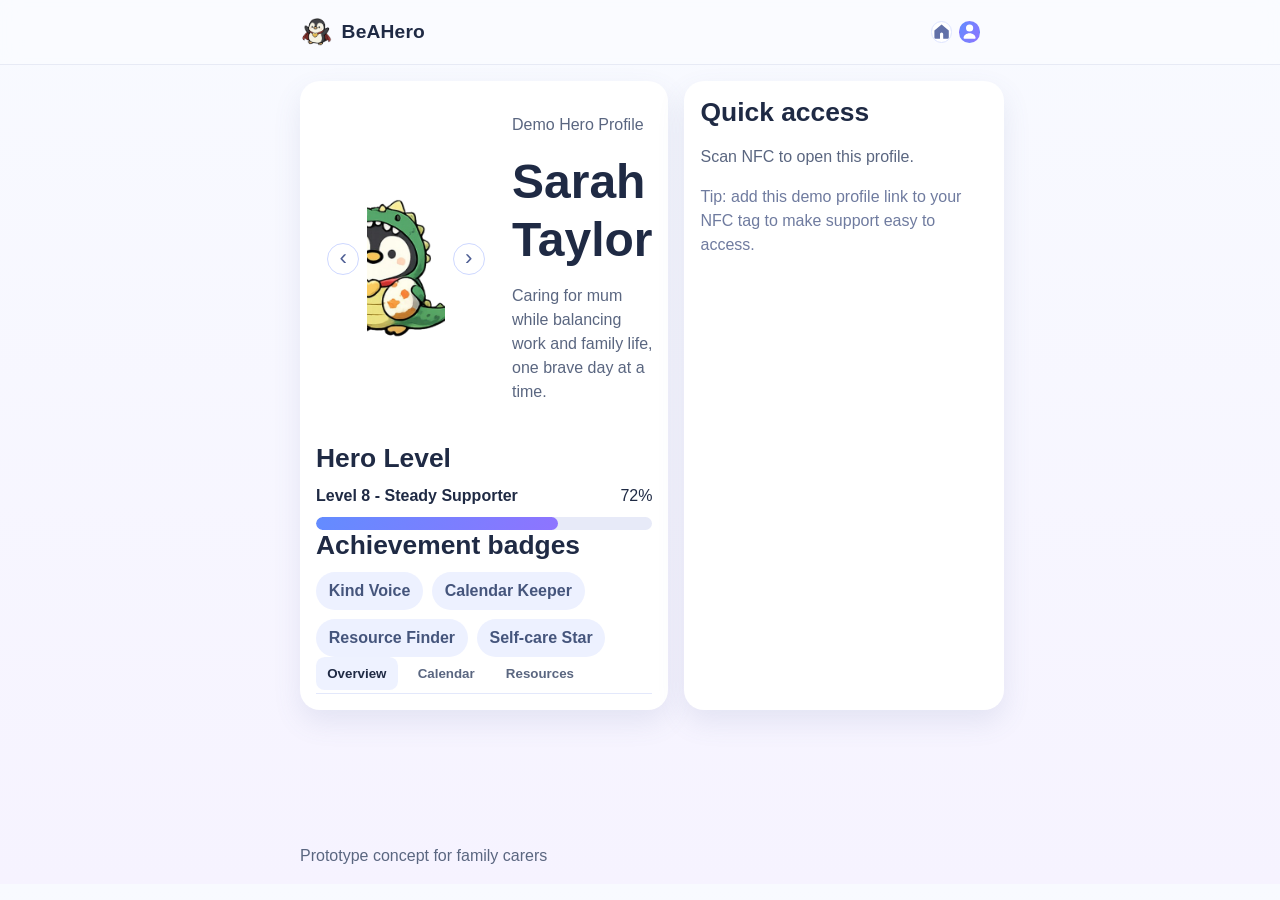
==== commit f5527e69: "Update app branding and bottom nav icons" ====
--- a/profile.html
+++ b/profile.html
@@ -16,16 +16,16 @@
     <header class="site-header">
       <div class="container header-inner">
         <a class="brand" href="index.html" aria-label="BeAHero home">
-          <img class="brand-logo" src="assets/logo.png" alt="" />
+          <img class="brand-logo" src="assets/logo.png" alt="BeAHero logo" />
           <span class="brand-wordmark">BeAHero</span>
         </a>
         <nav aria-label="Main">
           <ul class="nav-list nav-icon-list">
             <li>
               <a class="icon-nav-link" href="index.html" aria-label="Home">
-                <span class="nav-icon" aria-hidden="true"><svg viewBox="0 0 24 24" focusable="false">
+                <svg viewBox="0 0 24 24" aria-hidden="true" focusable="false">
                   <path d="M3 10.5L12 3l9 7.5v9a1.5 1.5 0 0 1-1.5 1.5h-5a.5.5 0 0 1-.5-.5V15a2 2 0 0 0-4 0v5.5a.5.5 0 0 1-.5.5h-5A1.5 1.5 0 0 1 3 19.5v-9z" />
-                </svg></span>
+                </svg>
               </a>
             </li>
             <li>
@@ -35,9 +35,9 @@
                 aria-current="page"
                 aria-label="Profile"
               >
-                <span class="nav-icon" aria-hidden="true"><svg viewBox="0 0 24 24" focusable="false">
+                <svg viewBox="0 0 24 24" aria-hidden="true" focusable="false">
                   <path d="M12 12a4.5 4.5 0 1 0-4.5-4.5A4.5 4.5 0 0 0 12 12zm0 2c-4.14 0-7.5 2.69-7.5 6a1 1 0 0 0 1 1h13a1 1 0 0 0 1-1c0-3.31-3.36-6-7.5-6z" />
-                </svg></span>
+                </svg>
               </a>
             </li>
           </ul>
--- a/css/styles.css
+++ b/css/styles.css
@@ -31,7 +31,7 @@
 }
 .header-inner { display: flex; justify-content: space-between; align-items: center; padding: 1rem 0; }
 .brand { display: inline-flex; align-items: center; gap: 0.6rem; font-weight: 700; }
-.brand-logo { width: 2rem; height: 2rem; object-fit: contain; }
+.brand-logo { width: 2rem; height: 2rem; object-fit: contain; display: block; }
 .brand-wordmark { font-size: 1.2rem; font-weight: 700; letter-spacing: .01em; }
 
 .header-actions { display: flex; align-items: center; gap: 0.6rem; }
@@ -140,23 +140,12 @@
 .bottom-nav a:hover { background: #eef2ff; }
 
 .bottom-nav-link { display: grid; gap: .2rem; place-items: center; }
-.nav-icon {
-  width: 2rem;
-  height: 2rem;
-  border-radius: .7rem;
-  border: 1px solid #dde4ff;
-  background: #fff;
-  display: grid;
-  place-items: center;
-}
 .bottom-nav-link svg { width: 1.1rem; height: 1.1rem; fill: currentColor; }
 
 .nav-list { list-style: none; display: flex; gap: .5rem; margin: 0; padding: 0; }
 .nav-icon-list { gap: .4rem; }
 .icon-nav-link {
-  width: 2.7rem;
-  height: 2.5rem;
-  border-radius: .7rem;
+  border-radius: 999px;
   display: grid;
   place-items: center;
   border: 1px solid #dde4ff;
@@ -176,7 +165,7 @@
 .avatar-card {
   border-radius: var(--radius-lg);
   padding: .7rem;
-  background: #fff;
+  background: #ffffff;
   min-height: 180px;
   display: grid;
   grid-template-columns: auto 1fr auto;
@@ -187,8 +176,7 @@
   border-radius: .9rem;
   overflow: hidden;
   min-height: 170px;
-  background: #fff;
-  border: 1px solid #f0f2fa;
+  background: #ffffff;
 }
 .avatar-image-wrap img {
   width: 100%;
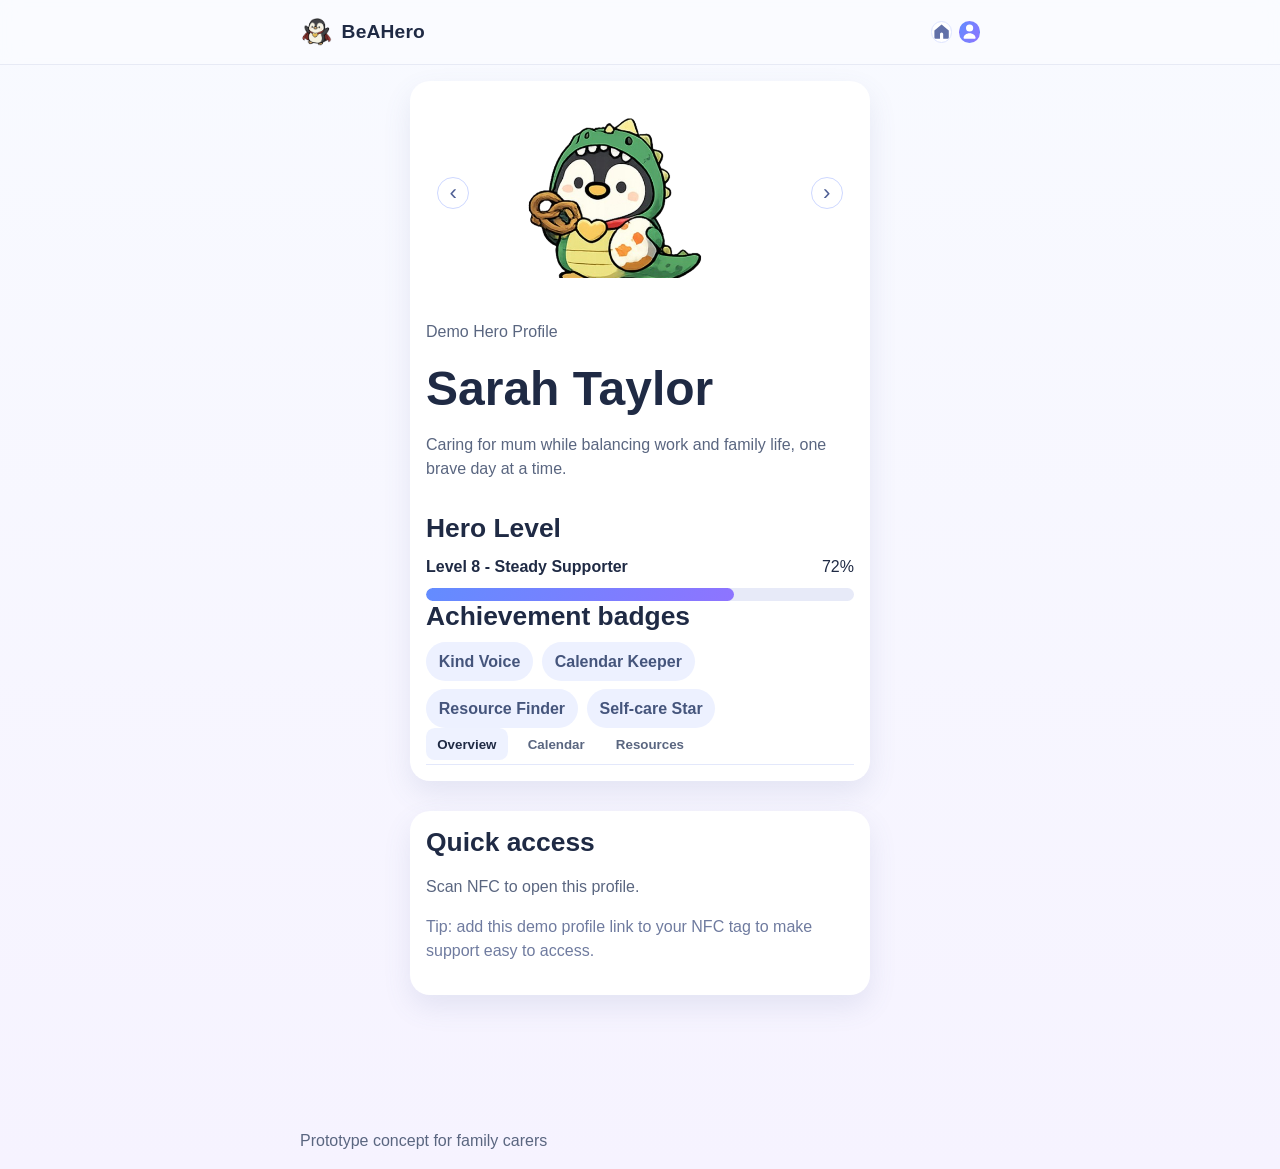
==== commit e73398a0: "Make profile page linear for mobile app flow" ====
--- a/profile.html
+++ b/profile.html
@@ -45,8 +45,8 @@
       </div>
     </header>
 
-    <main id="main-content" class="section">
-      <div class="container profile-layout">
+    <main id="main-content" class="section app-shell">
+      <div class="container mobile-frame profile-layout">
         <section class="card profile-main" aria-label="Hero profile summary">
           <div class="profile-head">
             <div class="avatar-card" id="avatar" aria-label="Penguin hero avatar picker">
--- a/css/styles.css
+++ b/css/styles.css
@@ -160,13 +160,13 @@
 }
 
 /* profile page */
-.profile-layout { display: grid; grid-template-columns: 1fr 320px; gap: 1rem; }
-.profile-head { display: grid; grid-template-columns: 180px 1fr; gap: 1rem; align-items: center; margin-bottom: 1.4rem; }
+.profile-layout { display: grid; grid-template-columns: 1fr; gap: .9rem; }
+.profile-head { display: grid; grid-template-columns: 1fr; gap: .9rem; align-items: start; margin-bottom: 1rem; }
 .avatar-card {
   border-radius: var(--radius-lg);
   padding: .7rem;
   background: #ffffff;
-  min-height: 180px;
+  min-height: 170px;
   display: grid;
   grid-template-columns: auto 1fr auto;
   align-items: center;
@@ -209,7 +209,7 @@
 :focus-visible { outline: 3px solid var(--focus); outline-offset: 2px; }
 
 @media (max-width: 980px) {
-  .hero-app-card, .profile-layout, .profile-head { grid-template-columns: 1fr; }
+  .hero-app-card { grid-template-columns: 1fr; }
 }
 @media (max-width: 700px) {
   .brand-wordmark { font-size: 1.1rem; }
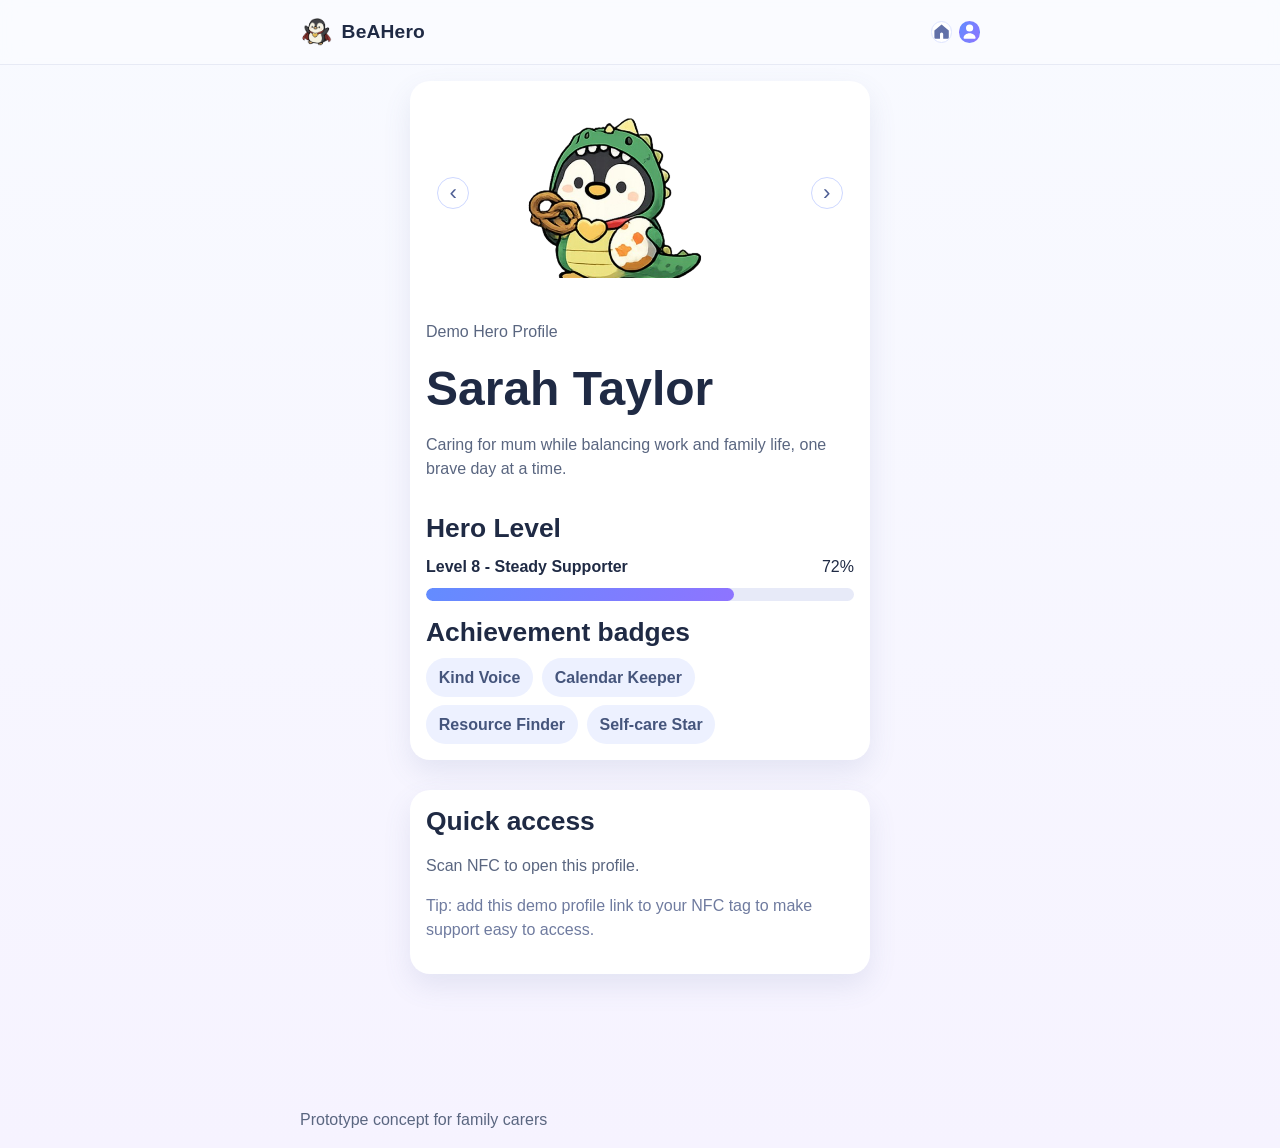
==== commit e698b0cb: "Make profile page linear and remove section tabs" ====
--- a/profile.html
+++ b/profile.html
@@ -90,14 +90,6 @@
             </div>
           </section>
 
-          <section aria-labelledby="tabs-heading" class="tabs-section">
-            <h2 id="tabs-heading" class="sr-only">Profile tabs</h2>
-            <div class="tabs" role="tablist" aria-label="Profile sections">
-              <button class="tab is-active" role="tab" aria-selected="true">Overview</button>
-              <button class="tab" role="tab" aria-selected="false">Calendar</button>
-              <button class="tab" role="tab" aria-selected="false">Resources</button>
-            </div>
-          </section>
         </section>
 
         <aside class="card scan-note" aria-label="NFC scan note">
--- a/css/styles.css
+++ b/css/styles.css
@@ -160,8 +160,24 @@
 }
 
 /* profile page */
-.profile-layout { display: grid; grid-template-columns: 1fr; gap: .9rem; }
-.profile-head { display: grid; grid-template-columns: 1fr; gap: .9rem; align-items: start; margin-bottom: 1rem; }
+.profile-layout {
+  display: grid;
+  grid-template-columns: 1fr;
+  gap: .9rem;
+  max-width: 460px;
+  margin: 0 auto;
+}
+.profile-main {
+  display: grid;
+  gap: 1rem;
+}
+.profile-head {
+  display: grid;
+  grid-template-columns: 1fr;
+  gap: .9rem;
+  align-items: start;
+  margin-bottom: 0;
+}
 .avatar-card {
   border-radius: var(--radius-lg);
   padding: .7rem;
@@ -200,10 +216,6 @@
 .progress-fill { height: 100%; border-radius: inherit; background: linear-gradient(120deg, var(--primary), var(--secondary)); }
 .badges-row { display: flex; flex-wrap: wrap; gap: .55rem; }
 .badge { border-radius: 999px; background: #edf1ff; padding: .45rem .8rem; font-weight: 600; color: #45557c; }
-.tabs { display: flex; gap: .55rem; border-bottom: 1px solid #e3e8fb; padding-bottom: .2rem; }
-.tab { border: none; background: transparent; padding: .55rem .7rem; border-radius: .55rem; color: var(--text-muted); font-weight: 600; cursor: pointer; }
-.tab.is-active, .tab:hover { background: #eef2ff; color: var(--text); }
-
 .skip-link, .sr-only { position: absolute; left: -999px; }
 .skip-link:focus { left: 1rem; top: 1rem; background: #fff; padding: .5rem; border-radius: .5rem; z-index: 99; }
 :focus-visible { outline: 3px solid var(--focus); outline-offset: 2px; }
